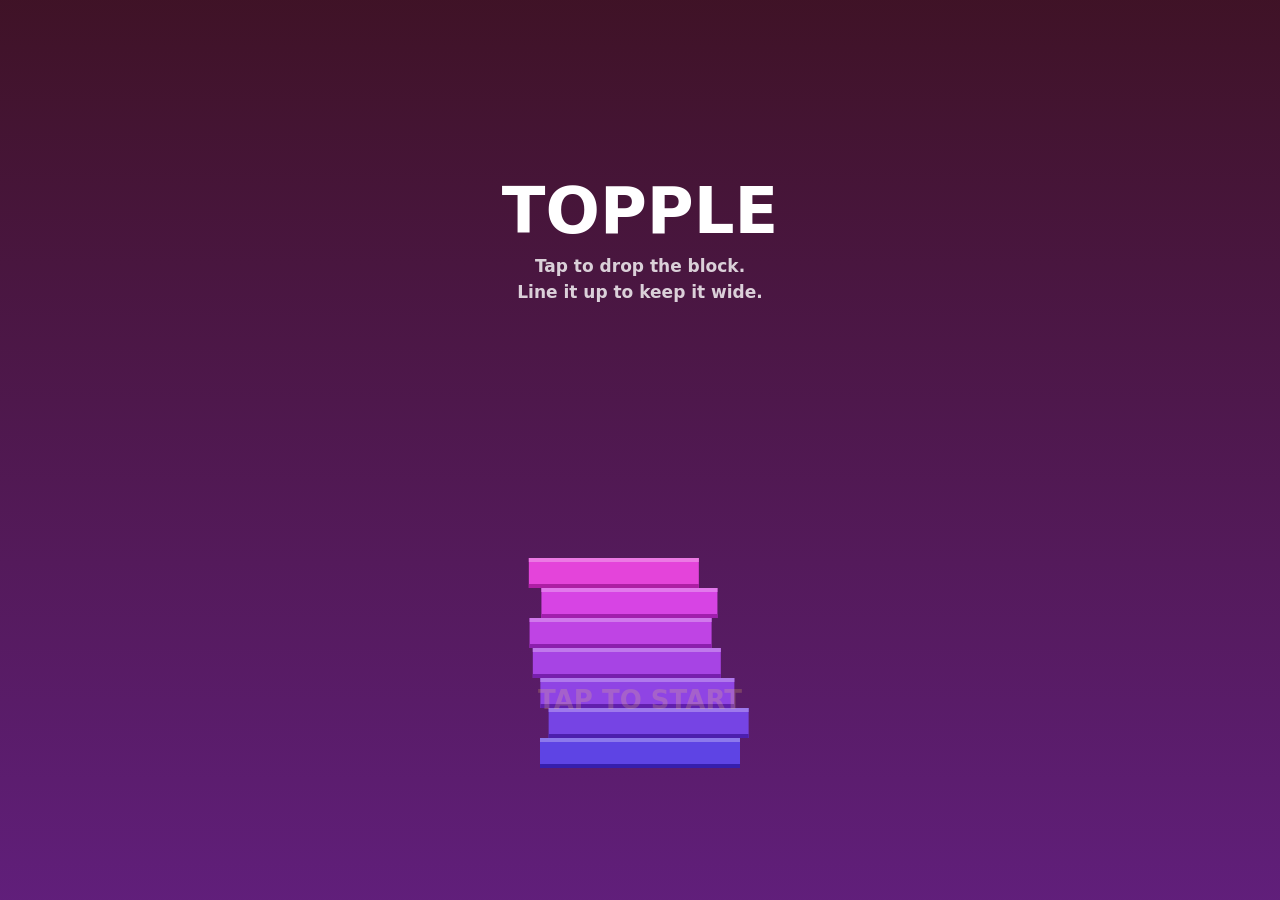
==== index.html @ 79060fb2 "Add Topple, an installable block-stacking PWA game Co-Authored-By: Claude Sonnet 5.5 <noreply@anthro" ====
<!doctype html>
<html lang="en">
<head>
<meta charset="utf-8">
<meta name="viewport" content="width=device-width, initial-scale=1, maximum-scale=1, user-scalable=no, viewport-fit=cover">
<meta name="theme-color" content="#1b1038">
<meta name="apple-mobile-web-app-capable" content="yes">
<meta name="mobile-web-app-capable" content="yes">
<meta name="apple-mobile-web-app-status-bar-style" content="black-translucent">
<meta name="apple-mobile-web-app-title" content="Topple">
<link rel="manifest" href="manifest.webmanifest">
<link rel="apple-touch-icon" href="icons/icon-180.png">
<link rel="icon" href="icons/icon-192.png">
<title>Topple</title>
<style>
  html, body { margin: 0; height: 100%; background: #1b1038; overflow: hidden; overscroll-behavior: none; }
  canvas { position: fixed; inset: 0; width: 100%; height: 100%; display: block; touch-action: none; -webkit-user-select: none; user-select: none; -webkit-touch-callout: none; -webkit-tap-highlight-color: transparent; }
</style>
</head>
<body>
<canvas id="c"></canvas>
<script src="game.js"></script>
<script>
  if ('serviceWorker' in navigator) navigator.serviceWorker.register('sw.js').catch(() => {});
</script>
</body>
</html>
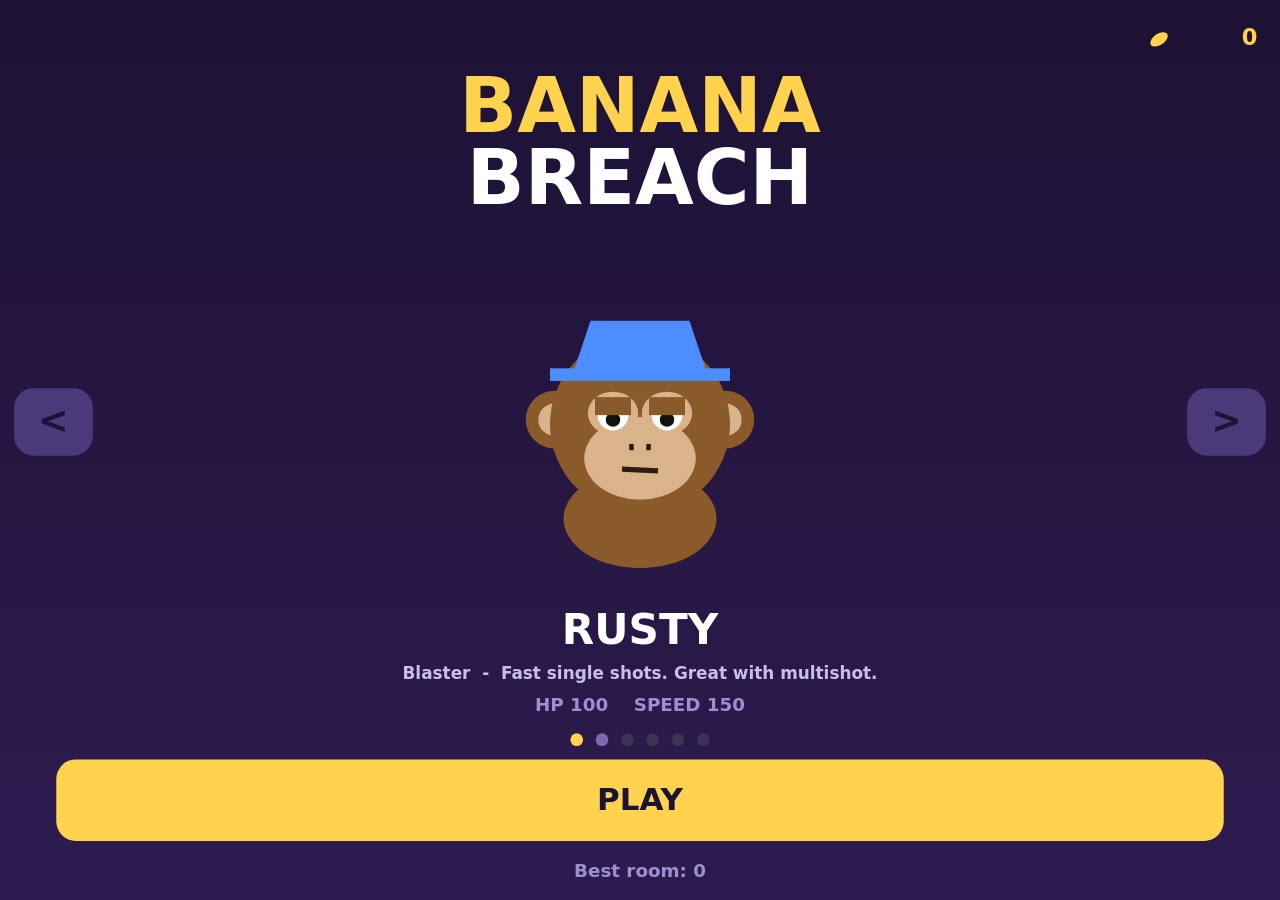
==== commit 10f364cc: "Add Banana Breach roguelike; move Topple to /topple Co-Authored-By: Claude Sonnet 5.5 <noreply@anthr" ====
--- a/index.html
+++ b/index.html
@@ -3,17 +3,17 @@
 <head>
 <meta charset="utf-8">
 <meta name="viewport" content="width=device-width, initial-scale=1, maximum-scale=1, user-scalable=no, viewport-fit=cover">
-<meta name="theme-color" content="#1b1038">
+<meta name="theme-color" content="#1d1235">
 <meta name="apple-mobile-web-app-capable" content="yes">
 <meta name="mobile-web-app-capable" content="yes">
 <meta name="apple-mobile-web-app-status-bar-style" content="black-translucent">
-<meta name="apple-mobile-web-app-title" content="Topple">
+<meta name="apple-mobile-web-app-title" content="Banana Breach">
 <link rel="manifest" href="manifest.webmanifest">
 <link rel="apple-touch-icon" href="icons/icon-180.png">
 <link rel="icon" href="icons/icon-192.png">
-<title>Topple</title>
+<title>Banana Breach</title>
 <style>
-  html, body { margin: 0; height: 100%; background: #1b1038; overflow: hidden; overscroll-behavior: none; }
+  html, body { margin: 0; height: 100%; background: #1d1235; overflow: hidden; overscroll-behavior: none; }
   canvas { position: fixed; inset: 0; width: 100%; height: 100%; display: block; touch-action: none; -webkit-user-select: none; user-select: none; -webkit-touch-callout: none; -webkit-tap-highlight-color: transparent; }
 </style>
 </head>
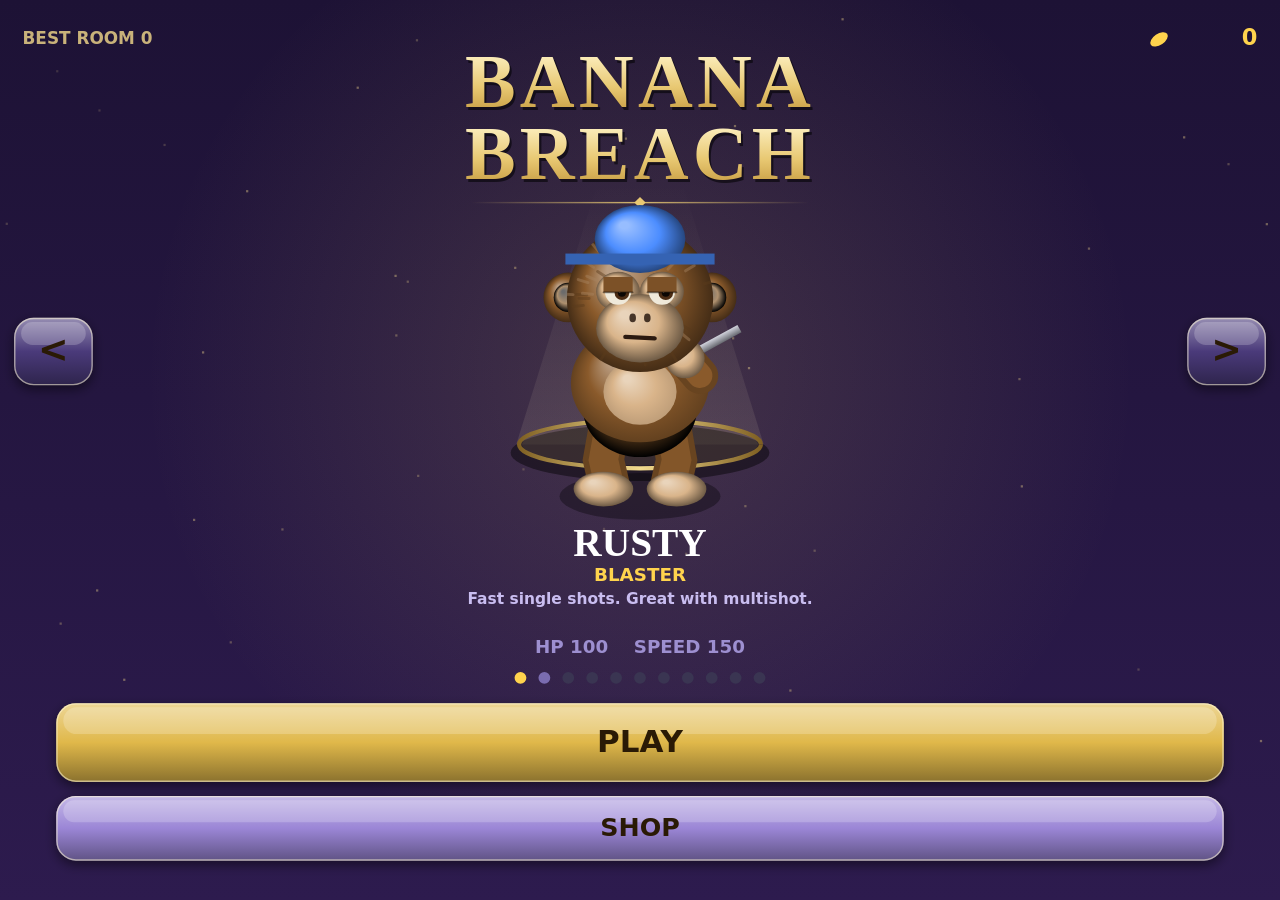
==== commit aad4d277: "Banana Breach: shop, saves, pause, doors, walls and objects, new monkeys, boss and opp overhaul, pre" ====
--- a/index.html
+++ b/index.html
@@ -2,6 +2,8 @@
 <html lang="en">
 <head>
 <meta charset="utf-8">
+<meta http-equiv="Content-Security-Policy" content="default-src 'none'; script-src 'self'; style-src 'self'; img-src 'self' data:; manifest-src 'self'; connect-src 'self'; base-uri 'none'; form-action 'none'; object-src 'none'">
+<meta name="referrer" content="no-referrer">
 <meta name="viewport" content="width=device-width, initial-scale=1, maximum-scale=1, user-scalable=no, viewport-fit=cover">
 <meta name="theme-color" content="#1d1235">
 <meta name="apple-mobile-web-app-capable" content="yes">
@@ -12,16 +14,12 @@
 <link rel="apple-touch-icon" href="icons/icon-180.png">
 <link rel="icon" href="icons/icon-192.png">
 <title>Banana Breach</title>
-<style>
-  html, body { margin: 0; height: 100%; background: #1d1235; overflow: hidden; overscroll-behavior: none; }
-  canvas { position: fixed; inset: 0; width: 100%; height: 100%; display: block; touch-action: none; -webkit-user-select: none; user-select: none; -webkit-touch-callout: none; -webkit-tap-highlight-color: transparent; }
-</style>
+<link rel="stylesheet" href="style.css">
 </head>
 <body>
+<div id="probe"></div>
 <canvas id="c"></canvas>
 <script src="game.js"></script>
-<script>
-  if ('serviceWorker' in navigator) navigator.serviceWorker.register('sw.js').catch(() => {});
-</script>
+<script src="reg.js"></script>
 </body>
 </html>
--- a/style.css
+++ b/style.css
@@ -0,0 +1,3 @@
+  html, body { margin: 0; height: 100%; width: 100%; position: fixed; inset: 0; background: #1d1235; overflow: hidden; overscroll-behavior: none; }
+  canvas { position: fixed; inset: 0; width: 100%; height: 100%; display: block; touch-action: none; -webkit-user-select: none; user-select: none; -webkit-touch-callout: none; -webkit-tap-highlight-color: transparent; }
+  #probe { position: fixed; left: 0; top: 0; width: 0; height: 0; visibility: hidden; pointer-events: none; padding: env(safe-area-inset-top, 0px) env(safe-area-inset-right, 0px) env(safe-area-inset-bottom, 0px) env(safe-area-inset-left, 0px); }
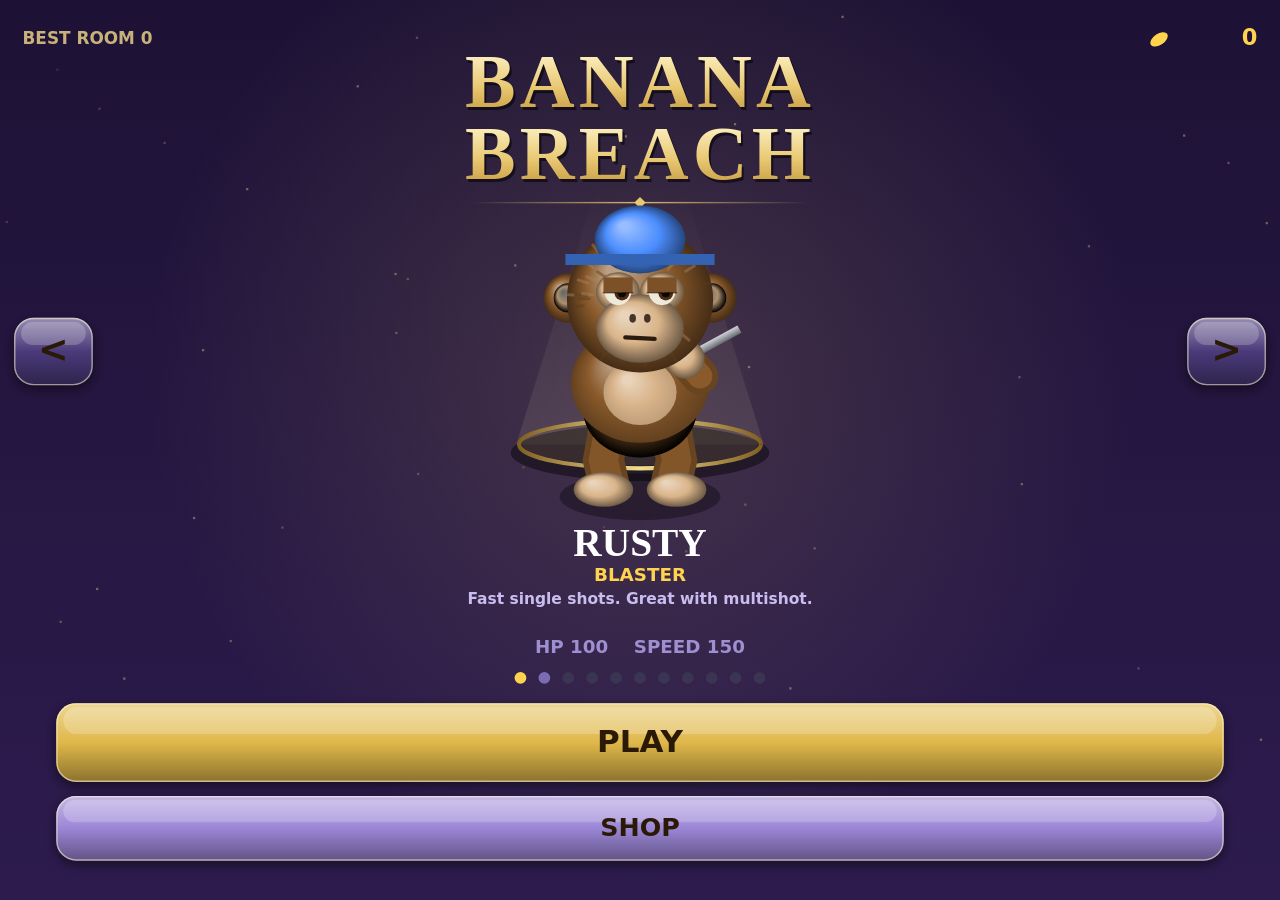
==== commit e63f33ab: "Fill the whole screen in the iPhone home-screen app Co-Authored-By: Claude Sonnet 5.5 <noreply@anthr" ====
--- a/index.html
+++ b/index.html
@@ -18,7 +18,7 @@
 </head>
 <body>
 <div id="probe"></div>
-<canvas id="c"></canvas>
+<div id="stage"><canvas id="c"></canvas></div>
 <script src="game.js"></script>
 <script src="reg.js"></script>
 </body>
--- a/style.css
+++ b/style.css
@@ -1,3 +1,4 @@
-  html, body { margin: 0; height: 100%; width: 100%; position: fixed; inset: 0; background: #1d1235; overflow: hidden; overscroll-behavior: none; }
-  canvas { position: fixed; inset: 0; width: 100%; height: 100%; display: block; touch-action: none; -webkit-user-select: none; user-select: none; -webkit-touch-callout: none; -webkit-tap-highlight-color: transparent; }
+  html, body { margin: 0; padding: 0; background: #1d1235; overflow: hidden; overscroll-behavior: none; position: fixed; top: 0; right: 0; bottom: 0; left: 0; }
+  #stage { position: fixed; top: 0; right: 0; bottom: 0; left: 0; overflow: hidden; background: #1d1235; }
+  canvas { position: absolute; top: 0; left: 0; width: 100%; height: 100%; display: block; touch-action: none; -webkit-user-select: none; user-select: none; -webkit-touch-callout: none; -webkit-tap-highlight-color: transparent; }
   #probe { position: fixed; left: 0; top: 0; width: 0; height: 0; visibility: hidden; pointer-events: none; padding: env(safe-area-inset-top, 0px) env(safe-area-inset-right, 0px) env(safe-area-inset-bottom, 0px) env(safe-area-inset-left, 0px); }
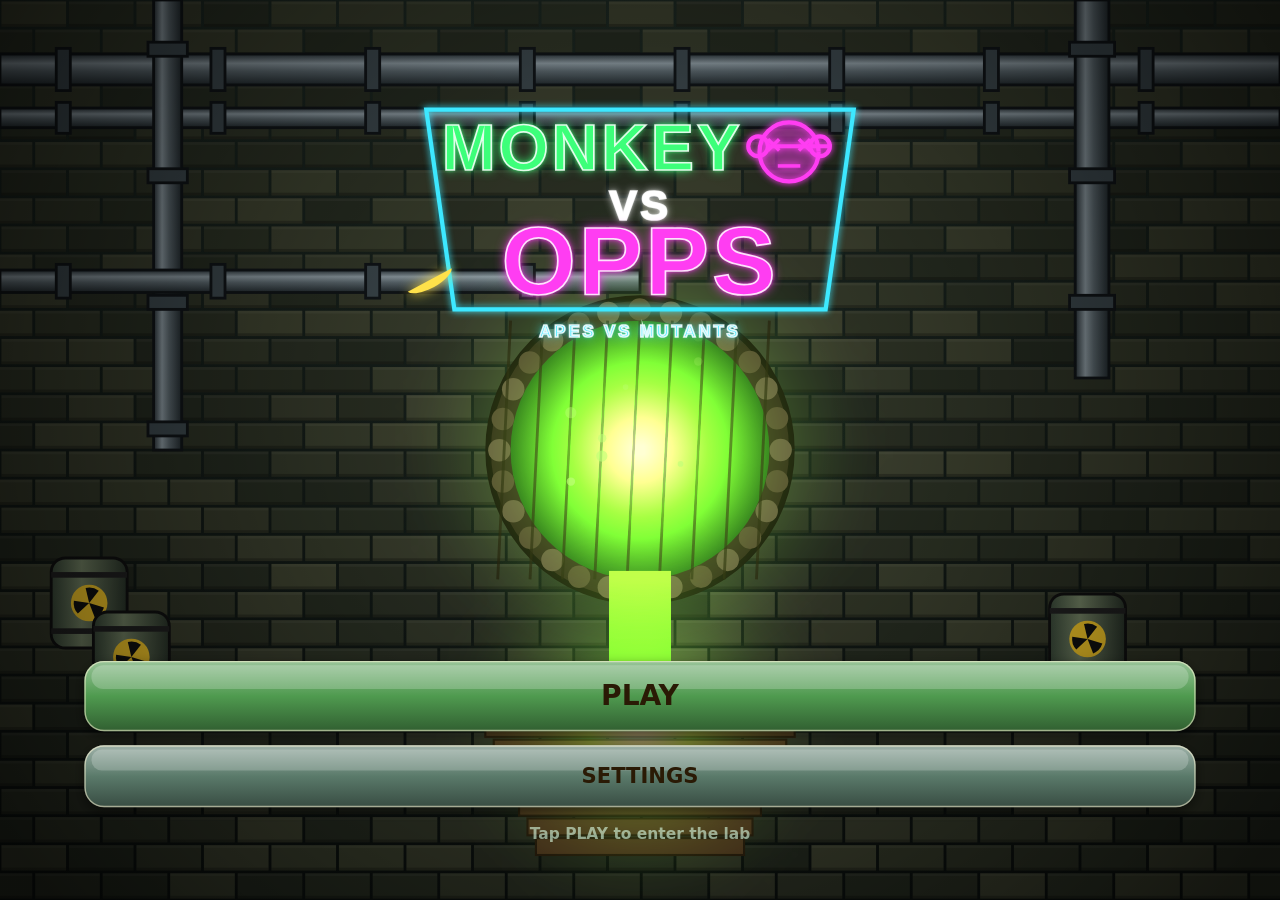
==== commit 783e9648: "Monkey vs Opps: sewer-lab menus, apes hub, boss roster, mutant Opps, elements, evolutions, new HUD C" ====
--- a/index.html
+++ b/index.html
@@ -5,15 +5,15 @@
 <meta http-equiv="Content-Security-Policy" content="default-src 'none'; script-src 'self'; style-src 'self'; img-src 'self' data:; manifest-src 'self'; connect-src 'self'; base-uri 'none'; form-action 'none'; object-src 'none'">
 <meta name="referrer" content="no-referrer">
 <meta name="viewport" content="width=device-width, initial-scale=1, maximum-scale=1, user-scalable=no, viewport-fit=cover">
-<meta name="theme-color" content="#1d1235">
+<meta name="theme-color" content="#0b100e">
 <meta name="apple-mobile-web-app-capable" content="yes">
 <meta name="mobile-web-app-capable" content="yes">
 <meta name="apple-mobile-web-app-status-bar-style" content="black-translucent">
-<meta name="apple-mobile-web-app-title" content="Banana Breach">
+<meta name="apple-mobile-web-app-title" content="Monkey vs Opps">
 <link rel="manifest" href="manifest.webmanifest">
 <link rel="apple-touch-icon" href="icons/icon-180.png">
 <link rel="icon" href="icons/icon-192.png">
-<title>Banana Breach</title>
+<title>Monkey vs Opps</title>
 <link rel="stylesheet" href="style.css">
 </head>
 <body>
--- a/style.css
+++ b/style.css
@@ -1,4 +1,4 @@
-  html, body { margin: 0; padding: 0; background: #1d1235; overflow: hidden; overscroll-behavior: none; position: fixed; top: 0; right: 0; bottom: 0; left: 0; }
-  #stage { position: fixed; top: 0; right: 0; bottom: 0; left: 0; overflow: hidden; background: #1d1235; }
+  html, body { margin: 0; padding: 0; background: #0b100e; overflow: hidden; overscroll-behavior: none; position: fixed; top: 0; right: 0; bottom: 0; left: 0; }
+  #stage { position: fixed; top: 0; right: 0; bottom: 0; left: 0; overflow: hidden; background: #0b100e; }
   canvas { position: absolute; top: 0; left: 0; width: 100%; height: 100%; display: block; touch-action: none; -webkit-user-select: none; user-select: none; -webkit-touch-callout: none; -webkit-tap-highlight-color: transparent; }
   #probe { position: fixed; left: 0; top: 0; width: 0; height: 0; visibility: hidden; pointer-events: none; padding: env(safe-area-inset-top, 0px) env(safe-area-inset-right, 0px) env(safe-area-inset-bottom, 0px) env(safe-area-inset-left, 0px); }
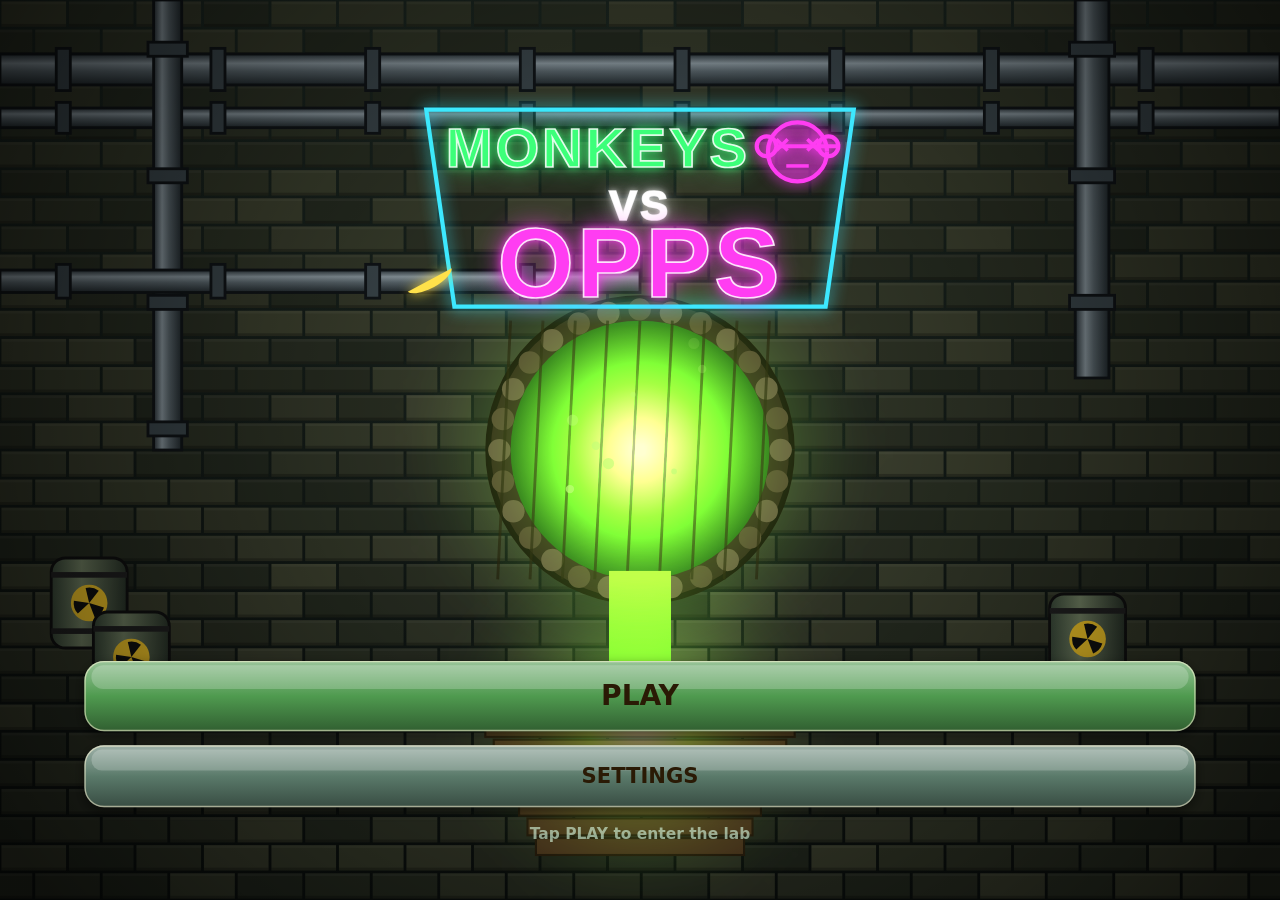
==== commit 3d0e7c15: "Monkeys vs Opps title, flat vector monkey style with held items and printed tees, drop the old subti" ====
--- a/index.html
+++ b/index.html
@@ -9,11 +9,11 @@
 <meta name="apple-mobile-web-app-capable" content="yes">
 <meta name="mobile-web-app-capable" content="yes">
 <meta name="apple-mobile-web-app-status-bar-style" content="black-translucent">
-<meta name="apple-mobile-web-app-title" content="Monkey vs Opps">
+<meta name="apple-mobile-web-app-title" content="Monkeys vs Opps">
 <link rel="manifest" href="manifest.webmanifest">
 <link rel="apple-touch-icon" href="icons/icon-180.png">
 <link rel="icon" href="icons/icon-192.png">
-<title>Monkey vs Opps</title>
+<title>Monkeys vs Opps</title>
 <link rel="stylesheet" href="style.css">
 </head>
 <body>
